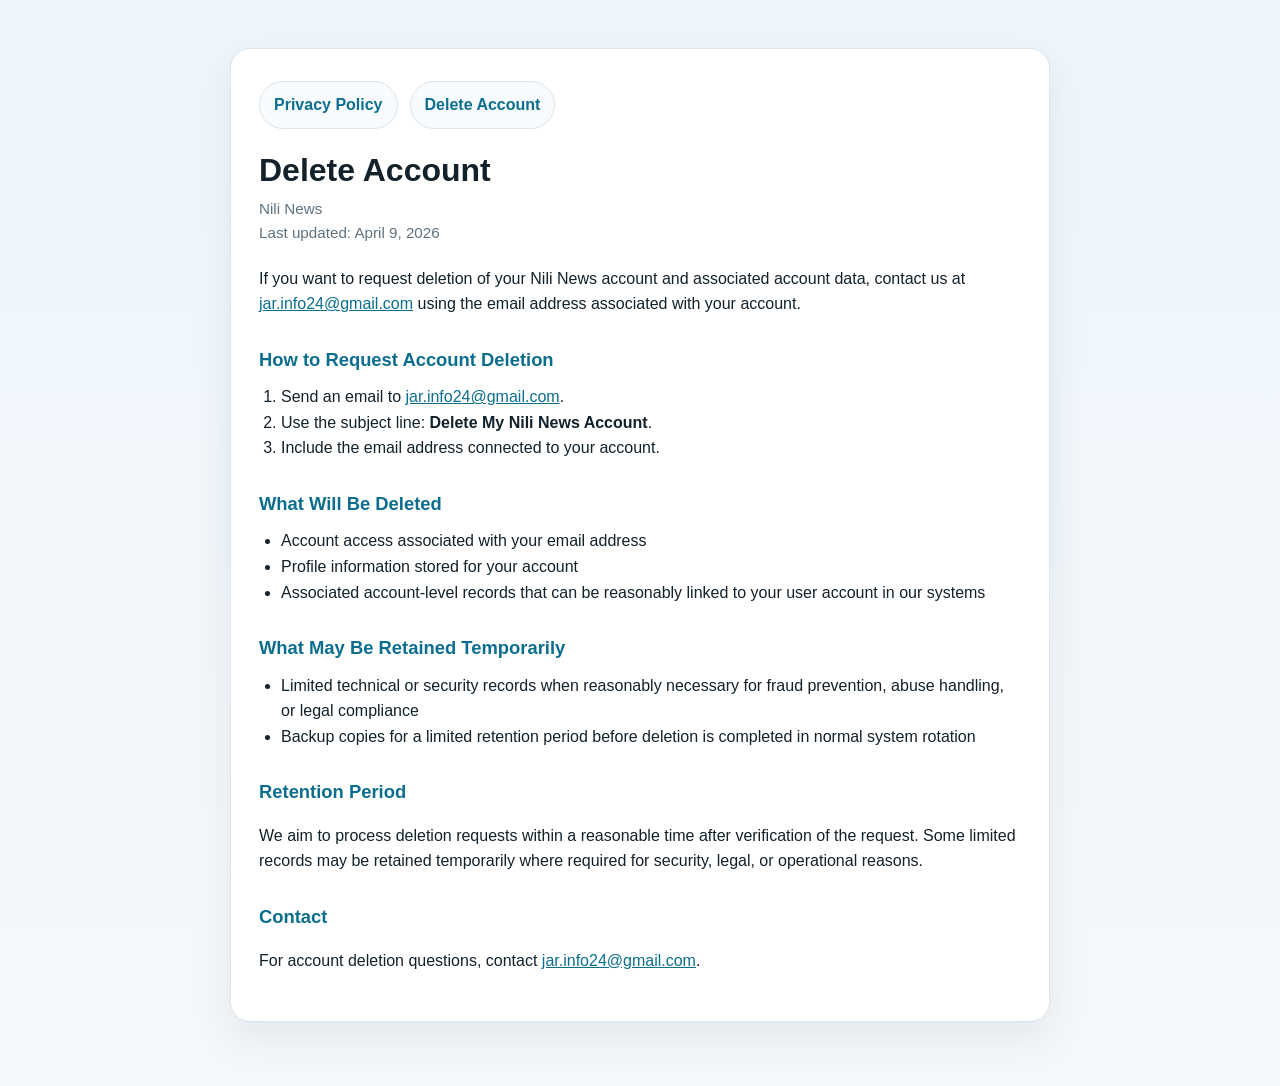
==== delete-account.html @ c0c390c9 "Add files via upload" ====
<!DOCTYPE html>
<html lang="en">
<head>
  <meta charset="utf-8">
  <meta name="viewport" content="width=device-width, initial-scale=1">
  <title>Delete Account - Nili News</title>
  <meta name="description" content="Account deletion information for Nili News.">
  <style>
    :root {
      --bg: #f5f8fb;
      --panel: #ffffff;
      --text: #13212b;
      --muted: #5f7280;
      --accent: #0b6e8f;
      --border: #dbe5ec;
    }

    * {
      box-sizing: border-box;
    }

    body {
      margin: 0;
      font-family: "Segoe UI", Arial, sans-serif;
      background: linear-gradient(180deg, #eef6fb 0%, var(--bg) 100%);
      color: var(--text);
      line-height: 1.6;
    }

    main {
      max-width: 860px;
      margin: 0 auto;
      padding: 48px 20px 64px;
    }

    .card {
      background: var(--panel);
      border: 1px solid var(--border);
      border-radius: 20px;
      padding: 32px 28px;
      box-shadow: 0 16px 40px rgba(16, 42, 67, 0.08);
    }

    .nav {
      display: flex;
      gap: 12px;
      flex-wrap: wrap;
      margin-bottom: 22px;
    }

    .nav a {
      display: inline-flex;
      align-items: center;
      padding: 10px 14px;
      border-radius: 999px;
      border: 1px solid var(--border);
      background: #f8fbfd;
      text-decoration: none;
      font-weight: 600;
    }

    h1 {
      margin: 0 0 8px;
      font-size: 2rem;
      line-height: 1.2;
    }

    h2 {
      margin-top: 28px;
      margin-bottom: 10px;
      font-size: 1.15rem;
      color: var(--accent);
    }

    p, li {
      font-size: 1rem;
    }

    .updated {
      margin: 0 0 20px;
      color: var(--muted);
      font-size: 0.95rem;
    }

    ul, ol {
      margin: 0;
      padding-left: 22px;
    }

    a {
      color: var(--accent);
    }
  </style>
</head>
<body>
  <main>
    <section class="card">
      <nav class="nav" aria-label="Policy navigation">
        <a href="privacy-policy.html">Privacy Policy</a>
        <a href="delete-account.html">Delete Account</a>
      </nav>

      <h1>Delete Account</h1>
      <p class="updated">Nili News<br>Last updated: April 9, 2026</p>

      <p>
        If you want to request deletion of your Nili News account and associated account data,
        contact us at <a href="mailto:jar.info24@gmail.com">jar.info24@gmail.com</a> using the
        email address associated with your account.
      </p>

      <h2>How to Request Account Deletion</h2>
      <ol>
        <li>Send an email to <a href="mailto:jar.info24@gmail.com">jar.info24@gmail.com</a>.</li>
        <li>Use the subject line: <strong>Delete My Nili News Account</strong>.</li>
        <li>Include the email address connected to your account.</li>
      </ol>

      <h2>What Will Be Deleted</h2>
      <ul>
        <li>Account access associated with your email address</li>
        <li>Profile information stored for your account</li>
        <li>Associated account-level records that can be reasonably linked to your user account in our systems</li>
      </ul>

      <h2>What May Be Retained Temporarily</h2>
      <ul>
        <li>Limited technical or security records when reasonably necessary for fraud prevention, abuse handling, or legal compliance</li>
        <li>Backup copies for a limited retention period before deletion is completed in normal system rotation</li>
      </ul>

      <h2>Retention Period</h2>
      <p>
        We aim to process deletion requests within a reasonable time after verification of the request.
        Some limited records may be retained temporarily where required for security, legal, or operational reasons.
      </p>

      <h2>Contact</h2>
      <p>
        For account deletion questions, contact
        <a href="mailto:jar.info24@gmail.com">jar.info24@gmail.com</a>.
      </p>
    </section>
  </main>
</body>
</html>
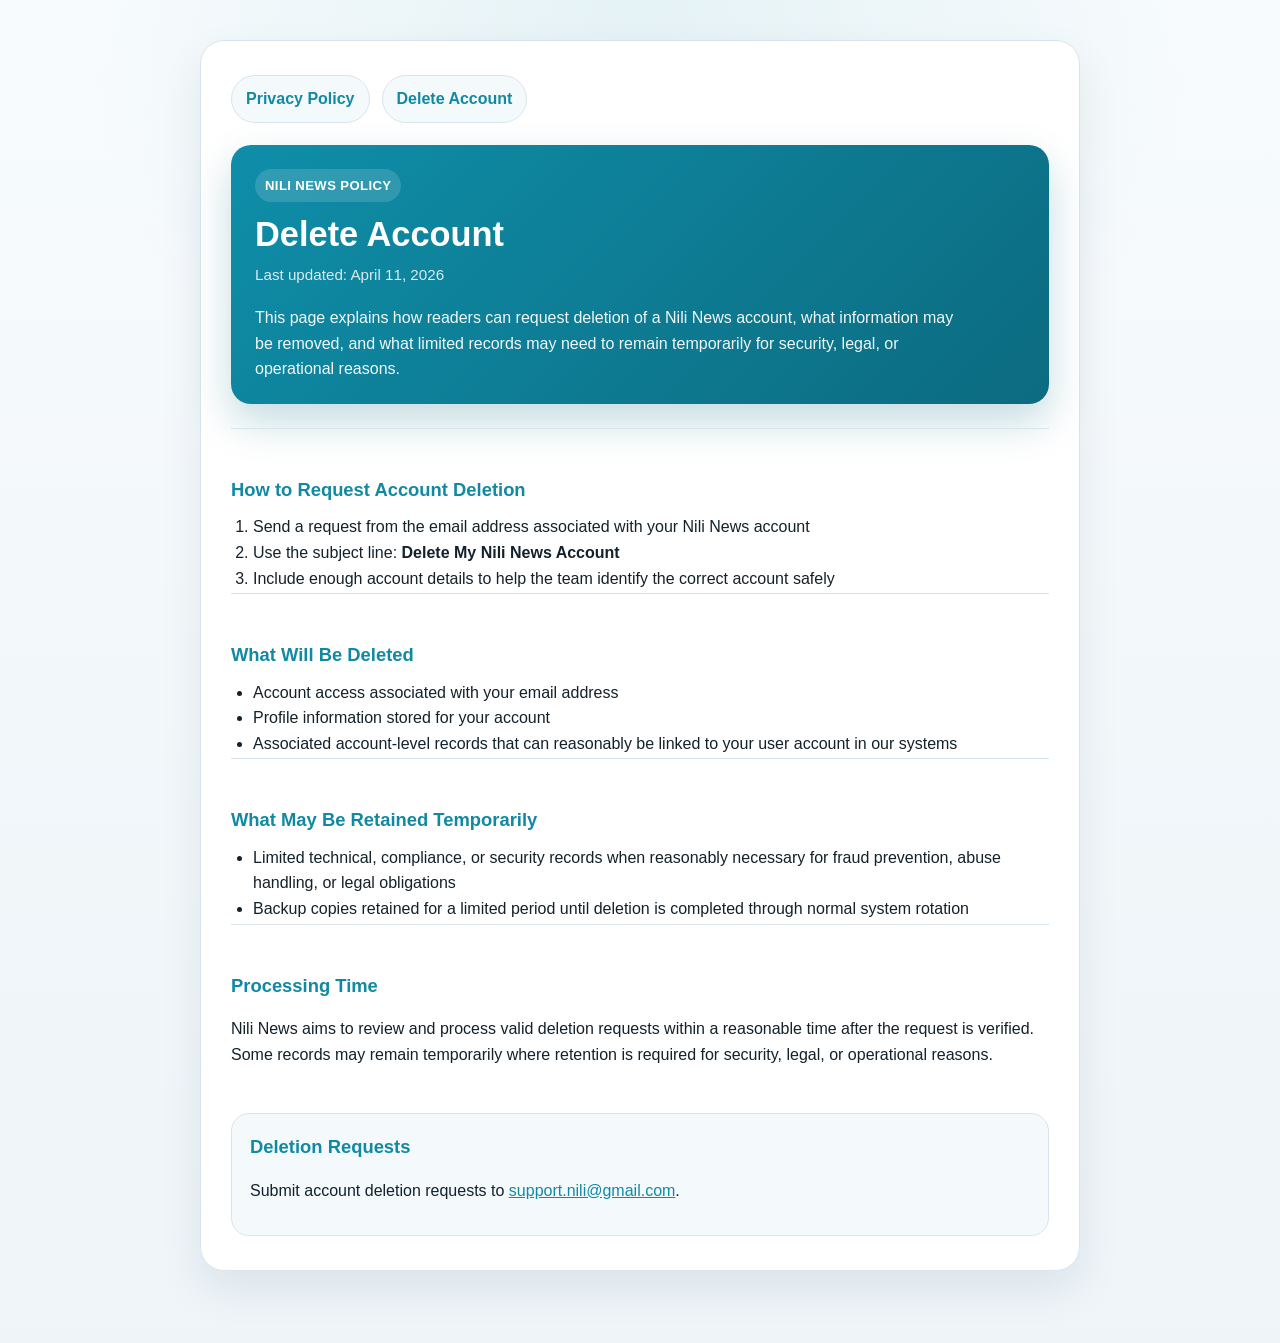
==== commit 3bdb3151: "Update delete-account.html" ====
--- a/delete-account.html
+++ b/delete-account.html
@@ -7,12 +7,15 @@
   <meta name="description" content="Account deletion information for Nili News.">
   <style>
     :root {
-      --bg: #f5f8fb;
+      --bg: #eef4f8;
       --panel: #ffffff;
       --text: #13212b;
       --muted: #5f7280;
-      --accent: #0b6e8f;
-      --border: #dbe5ec;
+      --accent: #1189a3;
+      --accent-dark: #0c6b80;
+      --border: #d9e5ec;
+      --soft: #f4f9fc;
+      --hero: linear-gradient(135deg, #0f8ea9 0%, #0c6b80 100%);
     }
 
     * {
@@ -22,23 +25,25 @@
     body {
       margin: 0;
       font-family: "Segoe UI", Arial, sans-serif;
-      background: linear-gradient(180deg, #eef6fb 0%, var(--bg) 100%);
+      background:
+        radial-gradient(circle at top, rgba(17, 137, 163, 0.08), transparent 38%),
+        linear-gradient(180deg, #f7fbfd 0%, var(--bg) 100%);
       color: var(--text);
       line-height: 1.6;
     }
 
     main {
-      max-width: 860px;
+      max-width: 920px;
       margin: 0 auto;
-      padding: 48px 20px 64px;
+      padding: 40px 20px 72px;
     }
 
     .card {
       background: var(--panel);
       border: 1px solid var(--border);
-      border-radius: 20px;
-      padding: 32px 28px;
-      box-shadow: 0 16px 40px rgba(16, 42, 67, 0.08);
+      border-radius: 24px;
+      padding: 34px 30px;
+      box-shadow: 0 18px 44px rgba(16, 42, 67, 0.08);
     }
 
     .nav {
@@ -54,14 +59,35 @@
       padding: 10px 14px;
       border-radius: 999px;
       border: 1px solid var(--border);
-      background: #f8fbfd;
+      background: var(--soft);
       text-decoration: none;
       font-weight: 600;
     }
 
+    .hero {
+      background: var(--hero);
+      color: #ffffff;
+      border-radius: 20px;
+      padding: 24px 24px 22px;
+      margin-bottom: 24px;
+      box-shadow: 0 18px 40px rgba(12, 107, 128, 0.24);
+    }
+
+    .eyebrow {
+      display: inline-flex;
+      align-items: center;
+      padding: 6px 10px;
+      border-radius: 999px;
+      background: rgba(255, 255, 255, 0.14);
+      font-size: 0.82rem;
+      font-weight: 700;
+      letter-spacing: 0.03em;
+      text-transform: uppercase;
+    }
+
     h1 {
-      margin: 0 0 8px;
-      font-size: 2rem;
+      margin: 12px 0 8px;
+      font-size: 2.15rem;
       line-height: 1.2;
     }
 
@@ -77,14 +103,60 @@
     }
 
     .updated {
-      margin: 0 0 20px;
-      color: var(--muted);
+      margin: 0;
+      color: rgba(255, 255, 255, 0.84);
       font-size: 0.95rem;
+    }
+
+    .lede {
+      margin: 18px 0 0;
+      color: rgba(255, 255, 255, 0.94);
+      max-width: 700px;
     }
 
     ul, ol {
       margin: 0;
       padding-left: 22px;
+    }
+
+    .section {
+      padding: 18px 0 2px;
+      border-top: 1px solid var(--border);
+    }
+
+    .section:first-of-type {
+      border-top: 0;
+      padding-top: 0;
+    }
+
+    .callout {
+      margin-top: 28px;
+      padding: 18px 18px 16px;
+      border: 1px solid var(--border);
+      border-radius: 18px;
+      background: var(--soft);
+    }
+
+    .callout h2 {
+      margin-top: 0;
+    }
+
+    @media (max-width: 640px) {
+      main {
+        padding: 24px 14px 48px;
+      }
+
+      .card {
+        padding: 22px 18px;
+      }
+
+      .hero {
+        padding: 20px 18px;
+      }
+
+      h1 {
+        font-size: 1.8rem;
+      }
     }
 
     a {
@@ -100,46 +172,59 @@
         <a href="delete-account.html">Delete Account</a>
       </nav>
 
-      <h1>Delete Account</h1>
-      <p class="updated">Nili News<br>Last updated: April 9, 2026</p>
-
-      <p>
-        If you want to request deletion of your Nili News account and associated account data,
-        contact us at <a href="mailto:jar.info24@gmail.com">jar.info24@gmail.com</a> using the
-        email address associated with your account.
-      </p>
-
-      <h2>How to Request Account Deletion</h2>
-      <ol>
-        <li>Send an email to <a href="mailto:jar.info24@gmail.com">jar.info24@gmail.com</a>.</li>
-        <li>Use the subject line: <strong>Delete My Nili News Account</strong>.</li>
-        <li>Include the email address connected to your account.</li>
-      </ol>
-
-      <h2>What Will Be Deleted</h2>
-      <ul>
-        <li>Account access associated with your email address</li>
-        <li>Profile information stored for your account</li>
-        <li>Associated account-level records that can be reasonably linked to your user account in our systems</li>
-      </ul>
-
-      <h2>What May Be Retained Temporarily</h2>
-      <ul>
-        <li>Limited technical or security records when reasonably necessary for fraud prevention, abuse handling, or legal compliance</li>
-        <li>Backup copies for a limited retention period before deletion is completed in normal system rotation</li>
-      </ul>
-
-      <h2>Retention Period</h2>
-      <p>
-        We aim to process deletion requests within a reasonable time after verification of the request.
-        Some limited records may be retained temporarily where required for security, legal, or operational reasons.
-      </p>
-
-      <h2>Contact</h2>
-      <p>
-        For account deletion questions, contact
-        <a href="mailto:jar.info24@gmail.com">jar.info24@gmail.com</a>.
-      </p>
+      <div class="hero">
+        <span class="eyebrow">Nili News policy</span>
+        <h1>Delete Account</h1>
+        <p class="updated">Last updated: April 11, 2026</p>
+        <p class="lede">
+          This page explains how readers can request deletion of a Nili News account,
+          what information may be removed, and what limited records may need to remain
+          temporarily for security, legal, or operational reasons.
+        </p>
+      </div>
+
+      <div class="section">
+        <h2>How to Request Account Deletion</h2>
+        <ol>
+          <li>Send a request from the email address associated with your Nili News account</li>
+          <li>Use the subject line: <strong>Delete My Nili News Account</strong></li>
+          <li>Include enough account details to help the team identify the correct account safely</li>
+        </ol>
+      </div>
+
+      <div class="section">
+        <h2>What Will Be Deleted</h2>
+        <ul>
+          <li>Account access associated with your email address</li>
+          <li>Profile information stored for your account</li>
+          <li>Associated account-level records that can reasonably be linked to your user account in our systems</li>
+        </ul>
+      </div>
+
+      <div class="section">
+        <h2>What May Be Retained Temporarily</h2>
+        <ul>
+          <li>Limited technical, compliance, or security records when reasonably necessary for fraud prevention, abuse handling, or legal obligations</li>
+          <li>Backup copies retained for a limited period until deletion is completed through normal system rotation</li>
+        </ul>
+      </div>
+
+      <div class="section">
+        <h2>Processing Time</h2>
+        <p>
+          Nili News aims to review and process valid deletion requests within a reasonable
+          time after the request is verified. Some records may remain temporarily where
+          retention is required for security, legal, or operational reasons.
+        </p>
+      </div>
+
+      <div class="callout">
+        <h2>Deletion Requests</h2>
+        <p>
+          Submit account deletion requests to
+          <a href="mailto:support.nili@gmail.com">support.nili@gmail.com</a>.
+        </p>
+      </div>
     </section>
   </main>
 </body>
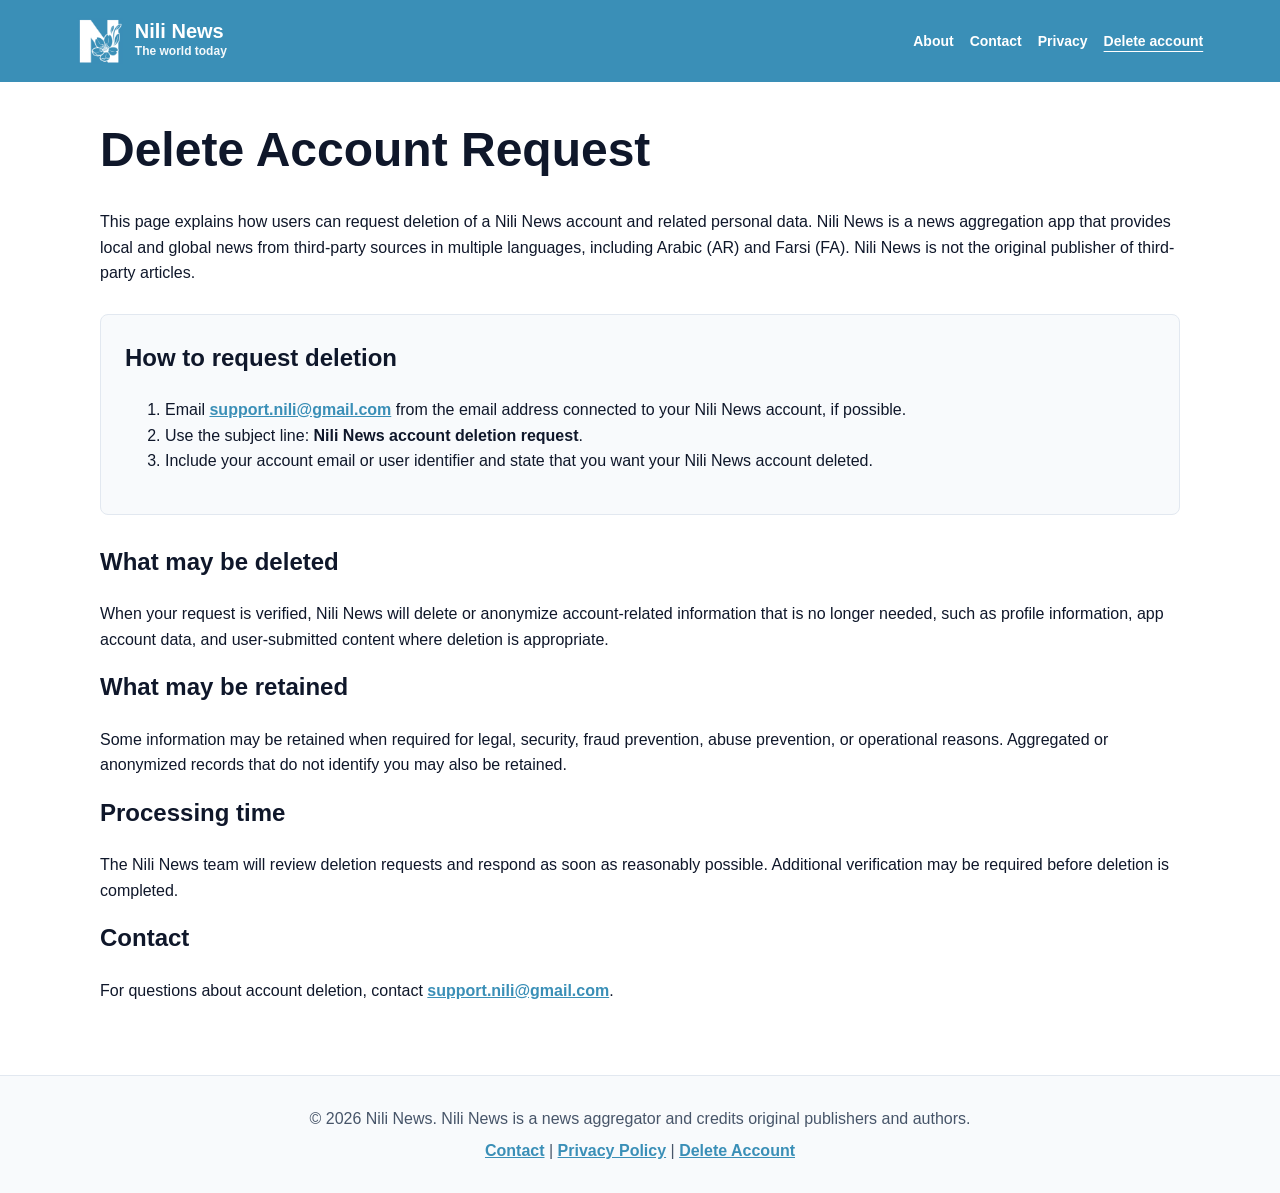
==== commit f5e9aebd: "Update Nili News policy website" ====
--- a/delete-account.html
+++ b/delete-account.html
@@ -1,231 +1,64 @@
-<!DOCTYPE html>
+<!doctype html>
 <html lang="en">
 <head>
   <meta charset="utf-8">
   <meta name="viewport" content="width=device-width, initial-scale=1">
-  <title>Delete Account - Nili News</title>
-  <meta name="description" content="Account deletion information for Nili News.">
-  <style>
-    :root {
-      --bg: #eef4f8;
-      --panel: #ffffff;
-      --text: #13212b;
-      --muted: #5f7280;
-      --accent: #1189a3;
-      --accent-dark: #0c6b80;
-      --border: #d9e5ec;
-      --soft: #f4f9fc;
-      --hero: linear-gradient(135deg, #0f8ea9 0%, #0c6b80 100%);
-    }
-
-    * {
-      box-sizing: border-box;
-    }
-
-    body {
-      margin: 0;
-      font-family: "Segoe UI", Arial, sans-serif;
-      background:
-        radial-gradient(circle at top, rgba(17, 137, 163, 0.08), transparent 38%),
-        linear-gradient(180deg, #f7fbfd 0%, var(--bg) 100%);
-      color: var(--text);
-      line-height: 1.6;
-    }
-
-    main {
-      max-width: 920px;
-      margin: 0 auto;
-      padding: 40px 20px 72px;
-    }
-
-    .card {
-      background: var(--panel);
-      border: 1px solid var(--border);
-      border-radius: 24px;
-      padding: 34px 30px;
-      box-shadow: 0 18px 44px rgba(16, 42, 67, 0.08);
-    }
-
-    .nav {
-      display: flex;
-      gap: 12px;
-      flex-wrap: wrap;
-      margin-bottom: 22px;
-    }
-
-    .nav a {
-      display: inline-flex;
-      align-items: center;
-      padding: 10px 14px;
-      border-radius: 999px;
-      border: 1px solid var(--border);
-      background: var(--soft);
-      text-decoration: none;
-      font-weight: 600;
-    }
-
-    .hero {
-      background: var(--hero);
-      color: #ffffff;
-      border-radius: 20px;
-      padding: 24px 24px 22px;
-      margin-bottom: 24px;
-      box-shadow: 0 18px 40px rgba(12, 107, 128, 0.24);
-    }
-
-    .eyebrow {
-      display: inline-flex;
-      align-items: center;
-      padding: 6px 10px;
-      border-radius: 999px;
-      background: rgba(255, 255, 255, 0.14);
-      font-size: 0.82rem;
-      font-weight: 700;
-      letter-spacing: 0.03em;
-      text-transform: uppercase;
-    }
-
-    h1 {
-      margin: 12px 0 8px;
-      font-size: 2.15rem;
-      line-height: 1.2;
-    }
-
-    h2 {
-      margin-top: 28px;
-      margin-bottom: 10px;
-      font-size: 1.15rem;
-      color: var(--accent);
-    }
-
-    p, li {
-      font-size: 1rem;
-    }
-
-    .updated {
-      margin: 0;
-      color: rgba(255, 255, 255, 0.84);
-      font-size: 0.95rem;
-    }
-
-    .lede {
-      margin: 18px 0 0;
-      color: rgba(255, 255, 255, 0.94);
-      max-width: 700px;
-    }
-
-    ul, ol {
-      margin: 0;
-      padding-left: 22px;
-    }
-
-    .section {
-      padding: 18px 0 2px;
-      border-top: 1px solid var(--border);
-    }
-
-    .section:first-of-type {
-      border-top: 0;
-      padding-top: 0;
-    }
-
-    .callout {
-      margin-top: 28px;
-      padding: 18px 18px 16px;
-      border: 1px solid var(--border);
-      border-radius: 18px;
-      background: var(--soft);
-    }
-
-    .callout h2 {
-      margin-top: 0;
-    }
-
-    @media (max-width: 640px) {
-      main {
-        padding: 24px 14px 48px;
-      }
-
-      .card {
-        padding: 22px 18px;
-      }
-
-      .hero {
-        padding: 20px 18px;
-      }
-
-      h1 {
-        font-size: 1.8rem;
-      }
-    }
-
-    a {
-      color: var(--accent);
-    }
-  </style>
+  <title>Delete Account | Nili News</title>
+  <meta name="description" content="How to request deletion of a Nili News account and associated data.">
+  <link rel="icon" type="image/png" href="assets/nili-news-logo.png">
+  <link rel="stylesheet" href="styles.css">
 </head>
 <body>
-  <main>
-    <section class="card">
-      <nav class="nav" aria-label="Policy navigation">
-        <a href="privacy-policy.html">Privacy Policy</a>
-        <a href="delete-account.html">Delete Account</a>
-      </nav>
+  <header class="site-header">
+    <a class="brand" href="index.html" aria-label="Nili News home">
+      <img class="brand-logo" src="assets/nili-news-logo.png" alt="Nili News logo">
+      <span><strong>Nili News</strong><small>The world today</small></span>
+    </a>
+    <nav class="site-nav" aria-label="Main navigation">
+      <a href="about.html">About</a>
+      <a href="contact.html">Contact</a>
+      <a href="privacy-policy.html">Privacy</a>
+      <a href="delete-account.html" aria-current="page">Delete account</a>
+    </nav>
+  </header>
 
-      <div class="hero">
-        <span class="eyebrow">Nili News policy</span>
-        <h1>Delete Account</h1>
-        <p class="updated">Last updated: April 11, 2026</p>
-        <p class="lede">
-          This page explains how readers can request deletion of a Nili News account,
-          what information may be removed, and what limited records may need to remain
-          temporarily for security, legal, or operational reasons.
-        </p>
-      </div>
+  <main class="container content">
+    <h1>Delete Account Request</h1>
+    <p>This page explains how users can request deletion of a Nili News account and related personal data. Nili News is a news aggregation app that provides local and global news from third-party sources in multiple languages, including Arabic (AR) and Farsi (FA). Nili News is not the original publisher of third-party articles.</p>
 
-      <div class="section">
-        <h2>How to Request Account Deletion</h2>
-        <ol>
-          <li>Send a request from the email address associated with your Nili News account</li>
-          <li>Use the subject line: <strong>Delete My Nili News Account</strong></li>
-          <li>Include enough account details to help the team identify the correct account safely</li>
-        </ol>
-      </div>
+    <section class="panel">
+      <h2>How to request deletion</h2>
+      <ol>
+        <li>Email <a href="mailto:support.nili@gmail.com">support.nili@gmail.com</a> from the email address connected to your Nili News account, if possible.</li>
+        <li>Use the subject line: <strong>Nili News account deletion request</strong>.</li>
+        <li>Include your account email or user identifier and state that you want your Nili News account deleted.</li>
+      </ol>
+    </section>
 
-      <div class="section">
-        <h2>What Will Be Deleted</h2>
-        <ul>
-          <li>Account access associated with your email address</li>
-          <li>Profile information stored for your account</li>
-          <li>Associated account-level records that can reasonably be linked to your user account in our systems</li>
-        </ul>
-      </div>
+    <section>
+      <h2>What may be deleted</h2>
+      <p>When your request is verified, Nili News will delete or anonymize account-related information that is no longer needed, such as profile information, app account data, and user-submitted content where deletion is appropriate.</p>
+    </section>
 
-      <div class="section">
-        <h2>What May Be Retained Temporarily</h2>
-        <ul>
-          <li>Limited technical, compliance, or security records when reasonably necessary for fraud prevention, abuse handling, or legal obligations</li>
-          <li>Backup copies retained for a limited period until deletion is completed through normal system rotation</li>
-        </ul>
-      </div>
+    <section>
+      <h2>What may be retained</h2>
+      <p>Some information may be retained when required for legal, security, fraud prevention, abuse prevention, or operational reasons. Aggregated or anonymized records that do not identify you may also be retained.</p>
+    </section>
 
-      <div class="section">
-        <h2>Processing Time</h2>
-        <p>
-          Nili News aims to review and process valid deletion requests within a reasonable
-          time after the request is verified. Some records may remain temporarily where
-          retention is required for security, legal, or operational reasons.
-        </p>
-      </div>
+    <section>
+      <h2>Processing time</h2>
+      <p>The Nili News team will review deletion requests and respond as soon as reasonably possible. Additional verification may be required before deletion is completed.</p>
+    </section>
 
-      <div class="callout">
-        <h2>Deletion Requests</h2>
-        <p>
-          Submit account deletion requests to
-          <a href="mailto:support.nili@gmail.com">support.nili@gmail.com</a>.
-        </p>
-      </div>
+    <section>
+      <h2>Contact</h2>
+      <p>For questions about account deletion, contact <a href="mailto:support.nili@gmail.com">support.nili@gmail.com</a>.</p>
     </section>
   </main>
+
+  <footer class="site-footer">
+    <p>&copy; 2026 Nili News. Nili News is a news aggregator and credits original publishers and authors.</p>
+    <p><a href="contact.html">Contact</a> | <a href="privacy-policy.html">Privacy Policy</a> | <a href="delete-account.html">Delete Account</a></p>
+  </footer>
 </body>
 </html>
--- a/styles.css
+++ b/styles.css
@@ -0,0 +1,240 @@
+:root {
+  --brand-blue: #3a8fb7;
+  --logo-blue: #2e8db4;
+  --logo-red: #ff3131;
+  --ink: #0f172a;
+  --muted: #475569;
+  --surface: #f8fafc;
+  --border: #e2e8f0;
+  --white: #ffffff;
+}
+
+* {
+  box-sizing: border-box;
+}
+
+body {
+  margin: 0;
+  font-family: Arial, Helvetica, sans-serif;
+  line-height: 1.6;
+  color: var(--ink);
+  background: var(--white);
+}
+
+a {
+  color: var(--brand-blue);
+  font-weight: 700;
+}
+
+.site-header {
+  display: flex;
+  align-items: center;
+  justify-content: space-between;
+  gap: 20px;
+  padding: 18px 6vw;
+  background: var(--brand-blue);
+  color: var(--white);
+}
+
+.brand {
+  display: inline-flex;
+  align-items: center;
+  gap: 12px;
+  color: var(--white);
+  text-decoration: none;
+}
+
+.brand-logo {
+  display: block;
+  width: 46px;
+  height: 46px;
+  object-fit: contain;
+}
+
+.brand strong,
+.brand small {
+  display: block;
+}
+
+.brand strong {
+  font-size: 20px;
+  line-height: 1.1;
+}
+
+.brand small {
+  font-size: 12px;
+  opacity: 0.95;
+}
+
+.site-nav {
+  display: flex;
+  flex-wrap: wrap;
+  gap: 10px 16px;
+}
+
+.site-nav a {
+  color: var(--white);
+  text-decoration: none;
+  font-size: 14px;
+}
+
+.site-nav a[aria-current="page"] {
+  text-decoration: underline;
+  text-underline-offset: 5px;
+}
+
+.container {
+  width: min(1080px, 88vw);
+  margin: 0 auto;
+}
+
+.hero {
+  padding: 70px 0;
+  background: linear-gradient(135deg, #eef9fd, #ffffff);
+}
+
+.hero h1 {
+  max-width: 760px;
+  margin: 0;
+  font-size: clamp(34px, 6vw, 58px);
+  line-height: 1.05;
+}
+
+.lead {
+  max-width: 720px;
+  font-size: 18px;
+  color: var(--muted);
+}
+
+.eyebrow {
+  color: var(--logo-red);
+  font-weight: 800;
+  text-transform: uppercase;
+  letter-spacing: 0.08em;
+}
+
+.actions {
+  display: flex;
+  flex-wrap: wrap;
+  gap: 12px;
+  margin-top: 26px;
+}
+
+.button {
+  display: inline-block;
+  padding: 12px 18px;
+  border-radius: 8px;
+  background: var(--brand-blue);
+  color: var(--white);
+  text-decoration: none;
+}
+
+.button.secondary {
+  background: var(--surface);
+  color: var(--brand-blue);
+  border: 1px solid var(--border);
+}
+
+.grid {
+  display: grid;
+  grid-template-columns: repeat(3, 1fr);
+  gap: 18px;
+  padding: 42px 0;
+}
+
+.card,
+.panel,
+.contact-box {
+  border: 1px solid var(--border);
+  border-radius: 8px;
+  background: var(--surface);
+}
+
+.card {
+  padding: 22px;
+}
+
+.panel,
+.contact-box {
+  padding: 24px;
+  margin: 28px 0;
+}
+
+.content {
+  padding: 42px 0 56px;
+}
+
+.content h1 {
+  font-size: clamp(32px, 5vw, 48px);
+  line-height: 1.1;
+  margin-top: 0;
+}
+
+.content h2,
+.card h2,
+.panel h2,
+.contact-box h2 {
+  margin-top: 0;
+}
+
+.page-links {
+  padding: 0 0 50px;
+}
+
+.page-links ul {
+  display: grid;
+  grid-template-columns: repeat(2, 1fr);
+  gap: 12px;
+  padding-left: 20px;
+}
+
+dl {
+  display: grid;
+  grid-template-columns: 150px 1fr;
+  gap: 10px 18px;
+}
+
+dt {
+  font-weight: 800;
+}
+
+dd {
+  margin: 0;
+}
+
+.site-footer {
+  padding: 24px 6vw;
+  border-top: 1px solid var(--border);
+  background: var(--surface);
+  color: var(--muted);
+  text-align: center;
+}
+
+.site-footer p {
+  margin: 6px 0;
+}
+
+@media (max-width: 760px) {
+  .site-header {
+    align-items: flex-start;
+    flex-direction: column;
+  }
+
+  .site-nav {
+    gap: 8px 12px;
+  }
+
+  .grid,
+  .page-links ul {
+    grid-template-columns: 1fr;
+  }
+
+  .hero {
+    padding: 48px 0;
+  }
+
+  dl {
+    grid-template-columns: 1fr;
+    gap: 4px;
+  }
+}
